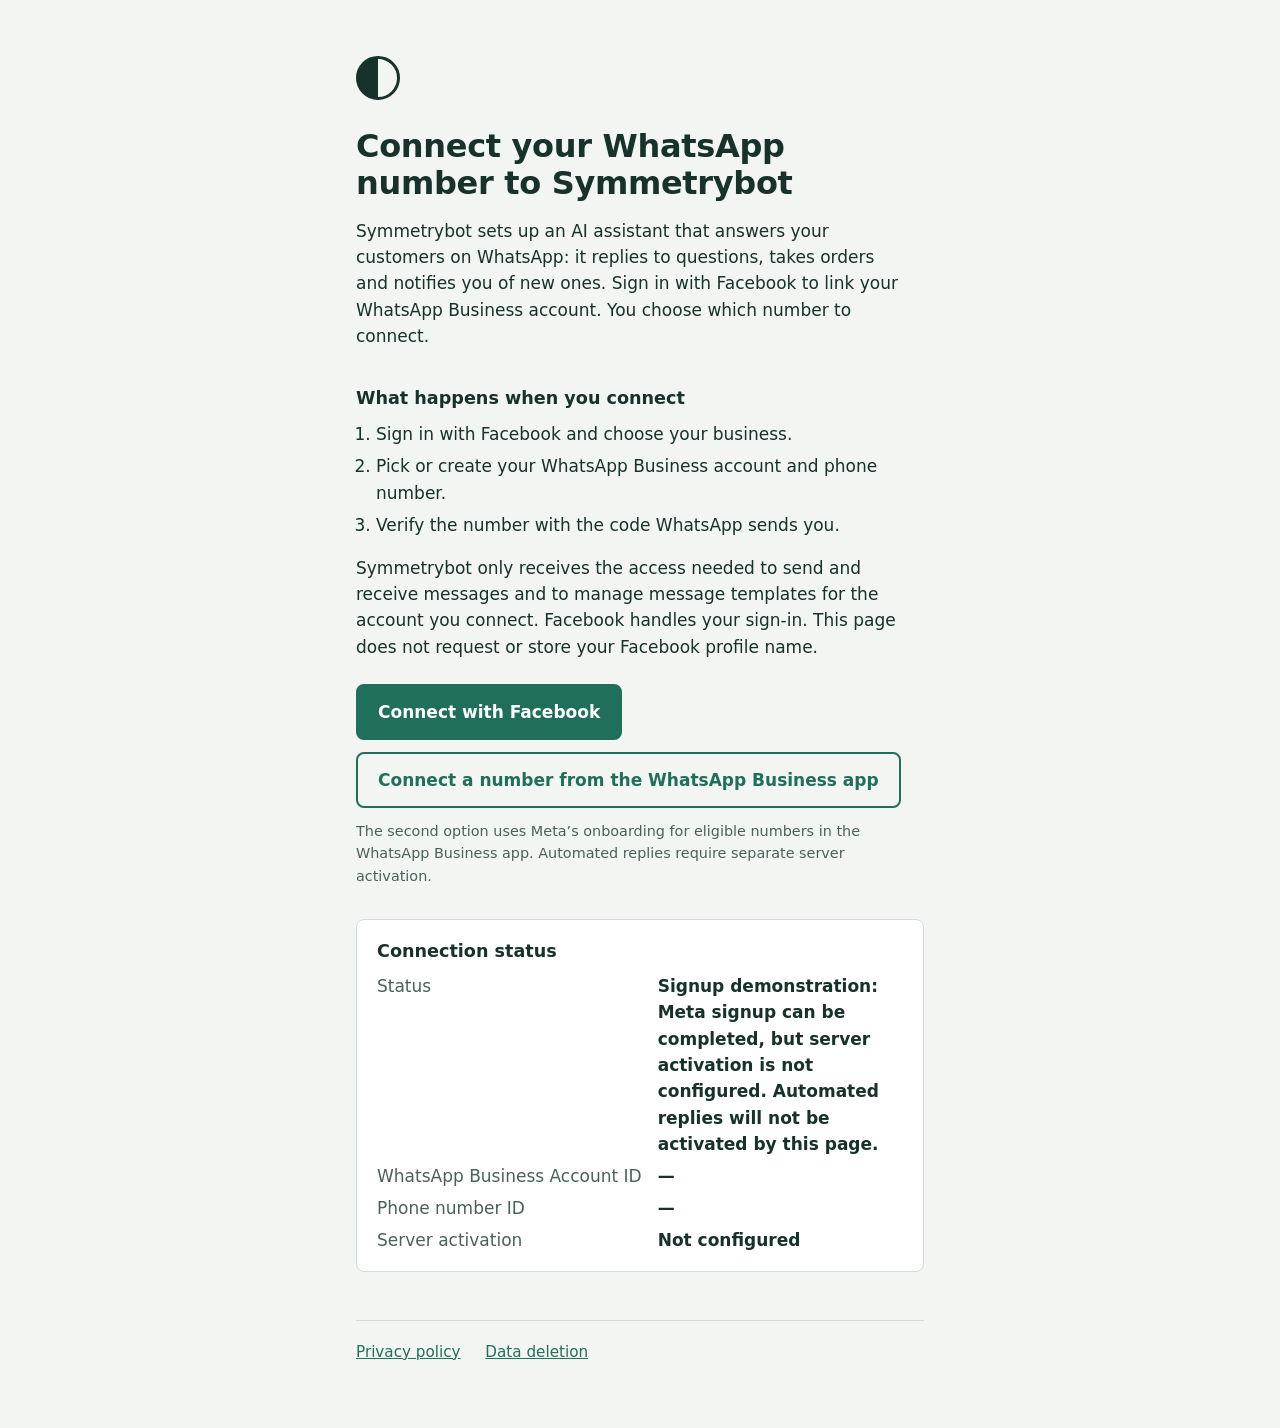
==== conectar.html @ 09edd6ef "Preparar conexión con Meta y páginas de privacidad y eliminación" ====
<!DOCTYPE html>
<html lang="en">
<head>
<meta charset="utf-8">
<meta name="viewport" content="width=device-width, initial-scale=1">
<title>Connect your WhatsApp number · Symmetrybot</title>
<meta name="description" content="Link your WhatsApp Business account to your Symmetrybot assistant with Facebook Login.">
<style>
  :root {
    --ink: #16322b;
    --ink-soft: #4a615b;
    --paper: #f3f5f2;
    --panel: #ffffff;
    --line: #d5dcd8;
    --accent: #1f6f5b;
    --accent-ink: #ffffff;
    --warn: #8a4b12;
  }
  * { box-sizing: border-box; }
  html { -webkit-text-size-adjust: 100%; }
  body {
    margin: 0;
    background: var(--paper);
    color: var(--ink);
    font: 17px/1.55 "Avenir Next", "Segoe UI", system-ui, -apple-system, sans-serif;
  }
  main { max-width: 38rem; margin: 0 auto; padding: 3.5rem 1.25rem 4rem; }
  .mark {
    width: 44px; height: 44px; border-radius: 50%;
    border: 3px solid var(--ink);
    background: linear-gradient(90deg, var(--ink) 50%, transparent 50%);
    margin-bottom: 1.75rem;
  }
  h1 { font-size: 2rem; line-height: 1.15; margin: 0 0 1rem; letter-spacing: -0.01em; }
  h2 { font-size: 1.1rem; margin: 2.25rem 0 0.5rem; }
  p { margin: 0 0 1rem; max-width: 34rem; }
  ol { padding-left: 1.25rem; margin: 0 0 1rem; max-width: 34rem; }
  li { margin-bottom: 0.4rem; }
  .actions { display: flex; flex-direction: column; gap: 0.75rem; align-items: flex-start; margin-top: 1.5rem; }
  button {
    font: inherit; font-weight: 600; cursor: pointer;
    padding: 0.8rem 1.25rem; border-radius: 8px; border: 2px solid var(--accent);
  }
  .primary { background: var(--accent); color: var(--accent-ink); }
  .secondary { background: transparent; color: var(--accent); }
  button:hover { filter: brightness(0.94); }
  button:disabled { opacity: 0.55; cursor: progress; }
  :focus-visible { outline: 3px solid #f2b705; outline-offset: 2px; }
  .hint { font-size: 0.9rem; color: var(--ink-soft); margin: 0; max-width: 32rem; }
  .status {
    margin-top: 2rem; padding: 1.1rem 1.25rem; background: var(--panel);
    border: 1px solid var(--line); border-radius: 8px;
  }
  .status h2 { margin-top: 0; }
  dl { margin: 0; display: grid; grid-template-columns: max-content 1fr; gap: 0.35rem 1rem; }
  dt { color: var(--ink-soft); }
  dd { margin: 0; overflow-wrap: anywhere; font-weight: 600; }
  .error { color: var(--warn); }
  footer { margin-top: 3rem; padding-top: 1.25rem; border-top: 1px solid var(--line); font-size: 0.95rem; }
  footer a { color: var(--accent); margin-right: 1.25rem; }
</style>
</head>
<body>
<main>
  <div class="mark" aria-hidden="true"></div>
  <h1>Connect your WhatsApp number to Symmetrybot</h1>
  <p>Symmetrybot sets up an AI assistant that answers your customers on WhatsApp: it replies to questions, takes orders and notifies you of new ones. Sign in with Facebook to link your WhatsApp Business account. You choose which number to connect.</p>

  <h2>What happens when you connect</h2>
  <ol>
    <li>Sign in with Facebook and choose your business.</li>
    <li>Pick or create your WhatsApp Business account and phone number.</li>
    <li>Verify the number with the code WhatsApp sends you.</li>
  </ol>
  <p>Symmetrybot only receives the access needed to send and receive messages and to manage message templates for the account you connect. Facebook handles your sign-in. This page does not request or store your Facebook profile name.</p>

  <div class="actions">
    <button id="btn-new" class="primary" type="button">Connect with Facebook</button>
    <button id="btn-app" class="secondary" type="button">Connect a number from the WhatsApp Business app</button>
    <p class="hint">The second option uses Meta’s onboarding for eligible numbers in the WhatsApp Business app. Automated replies require separate server activation.</p>
  </div>

  <section class="status" aria-live="polite" id="status" hidden>
    <h2>Connection status</h2>
    <dl>
      <dt>Status</dt><dd id="s-state">Waiting</dd>
      <dt>WhatsApp Business Account ID</dt><dd id="s-waba">—</dd>
      <dt>Phone number ID</dt><dd id="s-phone">—</dd>
      <dt>Server activation</dt><dd id="s-code">Not configured</dd>
    </dl>
    <p class="hint error" id="s-error" hidden></p>
  </section>

  <footer>
    <a href="https://symmetrybot.app/privacidad.html">Privacy policy</a>
    <a href="eliminacion-datos.html">Data deletion</a>
  </footer>
</main>

<script>
  // ---- Settings ----
  var APP_ID = '1125731596671496';
  var CONFIG_ID = '2347894429301988';
  var GRAPH_VERSION = 'v23.0';
  // Optional HTTPS backend that exchanges the authorization code on the server.
  // Keep App Secrets and access tokens on that server, never in this page.
  var BACKEND_URL = '';

  var session = { waba_id: '', phone_number_id: '' };
  var code = '';
  var attempt = 0;
  var active = false;
  var signupFinished = false;
  var backendStarted = false;
  var backendState = BACKEND_URL ? 'Not started' : 'Not configured';

  var el = {
    status: document.getElementById('status'),
    state: document.getElementById('s-state'),
    waba: document.getElementById('s-waba'),
    phone: document.getElementById('s-phone'),
    backend: document.getElementById('s-code'),
    error: document.getElementById('s-error'),
    btnNew: document.getElementById('btn-new'),
    btnApp: document.getElementById('btn-app')
  };

  window.fbAsyncInit = function () {
    FB.init({ appId: APP_ID, autoLogAppEvents: false, xfbml: false, version: GRAPH_VERSION });
  };

  function render(stateText) {
    el.status.hidden = false;
    el.state.textContent = stateText;
    el.waba.textContent = session.waba_id || '—';
    el.phone.textContent = session.phone_number_id || '—';
    el.backend.textContent = backendState;
  }

  function showError(text) {
    el.error.hidden = false;
    el.error.textContent = text;
  }

  function unlock() {
    el.btnNew.disabled = false;
    el.btnApp.disabled = false;
  }

  function stopAttempt(stateText, errorText) {
    active = false;
    signupFinished = false;
    code = '';
    session = { waba_id: '', phone_number_id: '' };
    unlock();
    render(stateText);
    if (errorText) showError(errorText);
  }

  function updateCompletion() {
    if (!signupFinished) {
      render('Signed in with Facebook. Waiting for Meta signup to finish…');
      return;
    }
    if (!session.phone_number_id) {
      render('Business account selected. Phone number setup and server activation are still pending.');
      return;
    }
    if (!code) {
      render('Meta signup completed. Waiting for Facebook authorization…');
      return;
    }
    if (!BACKEND_URL) {
      render('Meta signup completed. Server activation is not configured; automated replies are not active.');
      return;
    }
    sendToBackend();
  }

  // Only accept Embedded Signup messages from Meta's expected origins.
  window.addEventListener('message', function (event) {
    if (!active || !/^https:\/\/(www|web)\.facebook\.com$/.test(event.origin)) return;
    var data;
    try { data = typeof event.data === 'string' ? JSON.parse(event.data) : event.data; } catch (e) { return; }
    if (!data || data.type !== 'WA_EMBEDDED_SIGNUP') return;
    if (data.event === 'CANCEL') {
      stopAttempt('Meta signup was cancelled before completion.');
      return;
    }
    if (data.event === 'ERROR') {
      stopAttempt('Meta signup could not be completed.', 'Meta reported a signup error. Please try again or contact us.');
      return;
    }
    if (['FINISH', 'FINISH_ONLY_WABA', 'FINISH_WHATSAPP_BUSINESS_APP_ONBOARDING'].indexOf(data.event) === -1) return;
    if (!data.data || typeof data.data !== 'object') return;
    var wabaId = String(data.data.waba_id || '');
    var phoneId = String(data.data.phone_number_id || '');
    if (!/^\d+$/.test(wabaId)) return;
    if (data.event !== 'FINISH_ONLY_WABA' && !/^\d+$/.test(phoneId)) return;
    session.waba_id = wabaId;
    session.phone_number_id = /^\d+$/.test(phoneId) ? phoneId : '';
    signupFinished = true;
    updateCompletion();
  });

  function sendToBackend() {
    if (!active || backendStarted || !BACKEND_URL || !code || !signupFinished || !session.waba_id || !session.phone_number_id) return;
    // The code is single-use. Dispatch it at most once per signup attempt.
    backendStarted = true;
    backendState = 'Submitting signup details';
    render('Meta signup completed. Sending details to the server…');
    var requestAttempt = attempt;
    fetch(BACKEND_URL, {
      method: 'POST',
      headers: { 'Content-Type': 'application/json' },
      body: JSON.stringify({ code: code, waba_id: session.waba_id, phone_number_id: session.phone_number_id })
    }).then(function (response) {
      if (!response.ok) throw new Error('Backend rejected signup');
      if (requestAttempt !== attempt || !active) return;
      code = '';
      active = false;
      backendState = 'Signup details submitted';
      render('Signup details were delivered to the server. Service activation must be confirmed separately.');
    }).catch(function () {
      if (requestAttempt !== attempt || !active) return;
      code = '';
      active = false;
      backendState = 'Submission failed';
      render('Meta signup completed, but server activation could not be confirmed.');
      showError('We could not submit the signup details. Please contact us before starting another signup.');
    });
  }

  function launch(fromBusinessApp) {
    attempt += 1;
    var thisAttempt = attempt;
    active = false;
    signupFinished = false;
    backendStarted = false;
    code = '';
    session = { waba_id: '', phone_number_id: '' };
    backendState = BACKEND_URL ? 'Not started' : 'Not configured';
    el.error.hidden = true;
    el.error.textContent = '';
    if (typeof FB === 'undefined') {
      render('Facebook could not load');
      showError('Facebook Login did not load. Disable any content blocker for this page and try again.');
      return;
    }
    active = true;
    el.btnNew.disabled = true;
    el.btnApp.disabled = true;
    render('Waiting for Facebook…');

    var extras = { setup: {}, sessionInfoVersion: '3', version: 'v4' };
    if (fromBusinessApp) extras.featureType = 'whatsapp_business_app_onboarding';

    try {
      FB.login(function (response) {
        if (thisAttempt !== attempt || !active) return;
        unlock();
        if (response && response.authResponse && response.authResponse.code) {
          code = response.authResponse.code;
          updateCompletion();
        } else {
          stopAttempt('Facebook sign-in was cancelled or authorization was not granted.');
        }
      }, {
        config_id: CONFIG_ID,
        response_type: 'code',
        override_default_response_type: true,
        extras: extras
      });
    } catch (e) {
      stopAttempt('Facebook Login could not start.', 'Please reload the page and try again.');
    }
  }

  el.btnNew.addEventListener('click', function () { launch(false); });
  el.btnApp.addEventListener('click', function () { launch(true); });
  if (!BACKEND_URL) render('Signup demonstration: Meta signup can be completed, but server activation is not configured. Automated replies will not be activated by this page.');
</script>
<script async defer crossorigin="anonymous" src="https://connect.facebook.net/en_US/sdk.js"></script>
</body>
</html>
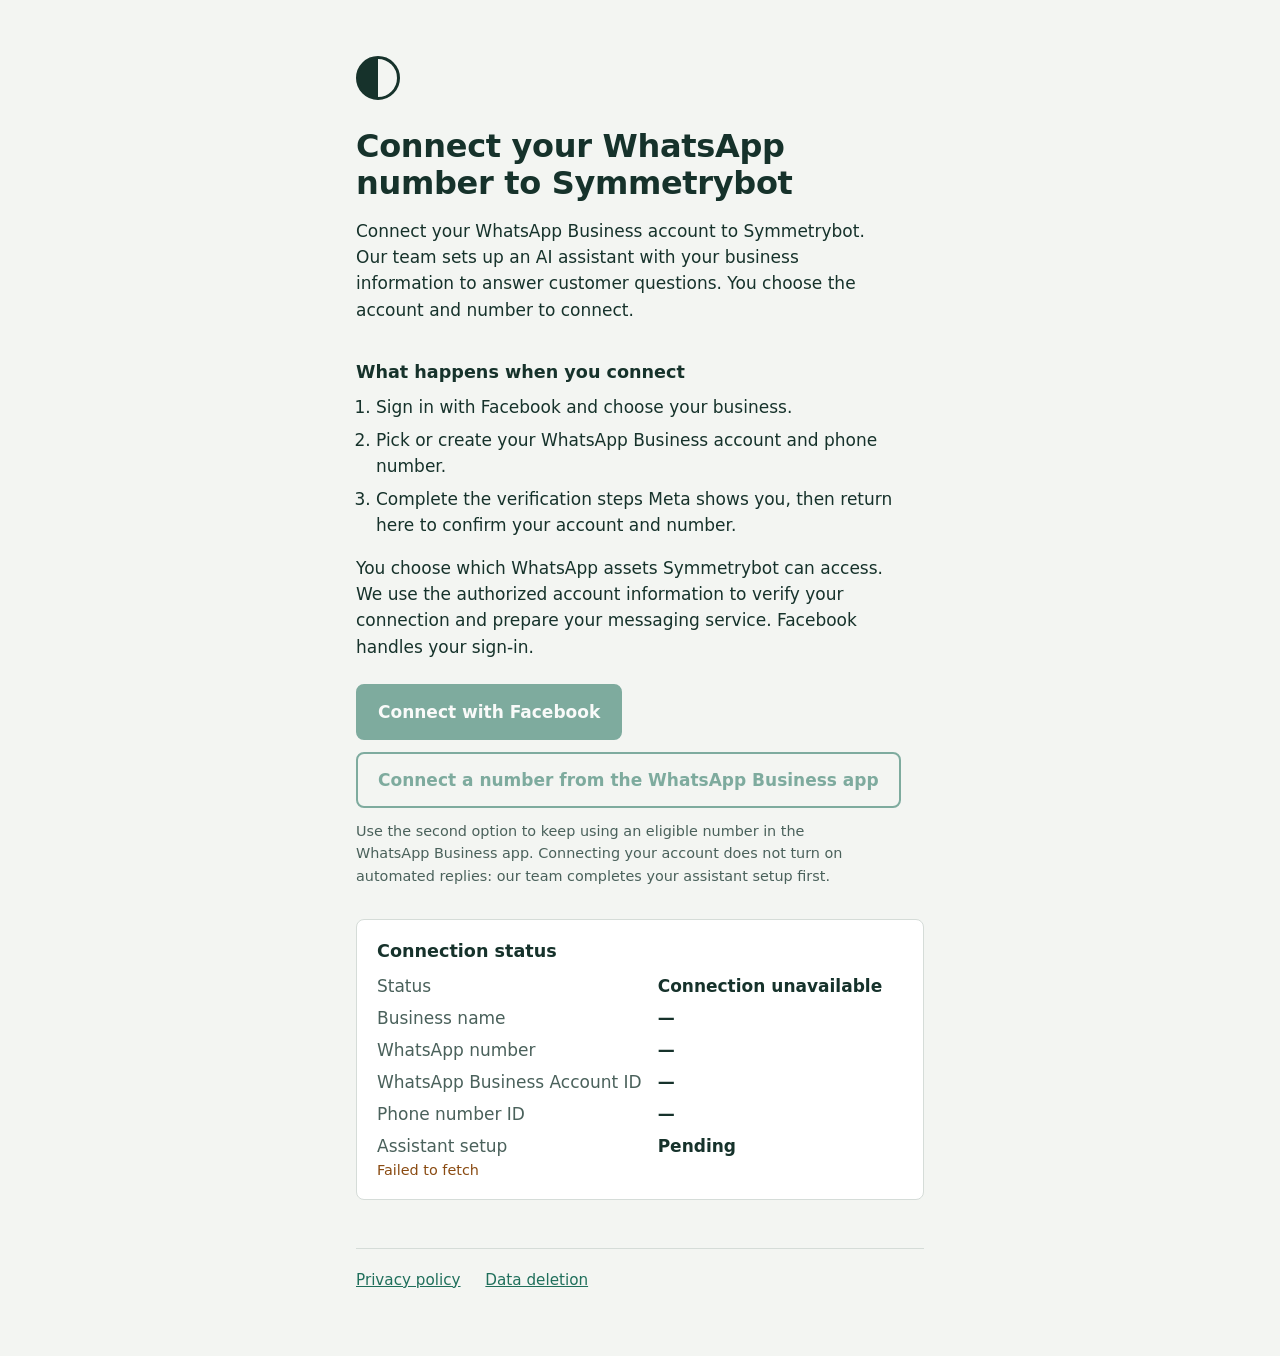
==== commit ace0f58d: "Actualizar consulta del estado público de conexión" ====
--- a/conectar.html
+++ b/conectar.html
@@ -1,285 +1,231 @@
-<!DOCTYPE html>
-<html lang="en">
-<head>
-<meta charset="utf-8">
-<meta name="viewport" content="width=device-width, initial-scale=1">
-<title>Connect your WhatsApp number · Symmetrybot</title>
-<meta name="description" content="Link your WhatsApp Business account to your Symmetrybot assistant with Facebook Login.">
-<style>
-  :root {
-    --ink: #16322b;
-    --ink-soft: #4a615b;
-    --paper: #f3f5f2;
-    --panel: #ffffff;
-    --line: #d5dcd8;
-    --accent: #1f6f5b;
-    --accent-ink: #ffffff;
-    --warn: #8a4b12;
-  }
-  * { box-sizing: border-box; }
-  html { -webkit-text-size-adjust: 100%; }
-  body {
-    margin: 0;
-    background: var(--paper);
-    color: var(--ink);
-    font: 17px/1.55 "Avenir Next", "Segoe UI", system-ui, -apple-system, sans-serif;
-  }
-  main { max-width: 38rem; margin: 0 auto; padding: 3.5rem 1.25rem 4rem; }
-  .mark {
-    width: 44px; height: 44px; border-radius: 50%;
-    border: 3px solid var(--ink);
-    background: linear-gradient(90deg, var(--ink) 50%, transparent 50%);
-    margin-bottom: 1.75rem;
-  }
-  h1 { font-size: 2rem; line-height: 1.15; margin: 0 0 1rem; letter-spacing: -0.01em; }
-  h2 { font-size: 1.1rem; margin: 2.25rem 0 0.5rem; }
-  p { margin: 0 0 1rem; max-width: 34rem; }
-  ol { padding-left: 1.25rem; margin: 0 0 1rem; max-width: 34rem; }
-  li { margin-bottom: 0.4rem; }
-  .actions { display: flex; flex-direction: column; gap: 0.75rem; align-items: flex-start; margin-top: 1.5rem; }
-  button {
-    font: inherit; font-weight: 600; cursor: pointer;
-    padding: 0.8rem 1.25rem; border-radius: 8px; border: 2px solid var(--accent);
-  }
-  .primary { background: var(--accent); color: var(--accent-ink); }
-  .secondary { background: transparent; color: var(--accent); }
-  button:hover { filter: brightness(0.94); }
-  button:disabled { opacity: 0.55; cursor: progress; }
-  :focus-visible { outline: 3px solid #f2b705; outline-offset: 2px; }
-  .hint { font-size: 0.9rem; color: var(--ink-soft); margin: 0; max-width: 32rem; }
-  .status {
-    margin-top: 2rem; padding: 1.1rem 1.25rem; background: var(--panel);
-    border: 1px solid var(--line); border-radius: 8px;
-  }
-  .status h2 { margin-top: 0; }
-  dl { margin: 0; display: grid; grid-template-columns: max-content 1fr; gap: 0.35rem 1rem; }
-  dt { color: var(--ink-soft); }
-  dd { margin: 0; overflow-wrap: anywhere; font-weight: 600; }
-  .error { color: var(--warn); }
-  footer { margin-top: 3rem; padding-top: 1.25rem; border-top: 1px solid var(--line); font-size: 0.95rem; }
-  footer a { color: var(--accent); margin-right: 1.25rem; }
-</style>
-</head>
-<body>
-<main>
-  <div class="mark" aria-hidden="true"></div>
-  <h1>Connect your WhatsApp number to Symmetrybot</h1>
-  <p>Symmetrybot sets up an AI assistant that answers your customers on WhatsApp: it replies to questions, takes orders and notifies you of new ones. Sign in with Facebook to link your WhatsApp Business account. You choose which number to connect.</p>
-
-  <h2>What happens when you connect</h2>
-  <ol>
-    <li>Sign in with Facebook and choose your business.</li>
-    <li>Pick or create your WhatsApp Business account and phone number.</li>
-    <li>Verify the number with the code WhatsApp sends you.</li>
-  </ol>
-  <p>Symmetrybot only receives the access needed to send and receive messages and to manage message templates for the account you connect. Facebook handles your sign-in. This page does not request or store your Facebook profile name.</p>
-
-  <div class="actions">
-    <button id="btn-new" class="primary" type="button">Connect with Facebook</button>
-    <button id="btn-app" class="secondary" type="button">Connect a number from the WhatsApp Business app</button>
-    <p class="hint">The second option uses Meta’s onboarding for eligible numbers in the WhatsApp Business app. Automated replies require separate server activation.</p>
-  </div>
-
-  <section class="status" aria-live="polite" id="status" hidden>
-    <h2>Connection status</h2>
-    <dl>
-      <dt>Status</dt><dd id="s-state">Waiting</dd>
-      <dt>WhatsApp Business Account ID</dt><dd id="s-waba">—</dd>
-      <dt>Phone number ID</dt><dd id="s-phone">—</dd>
-      <dt>Server activation</dt><dd id="s-code">Not configured</dd>
-    </dl>
-    <p class="hint error" id="s-error" hidden></p>
-  </section>
-
-  <footer>
-    <a href="https://symmetrybot.app/privacidad.html">Privacy policy</a>
-    <a href="eliminacion-datos.html">Data deletion</a>
-  </footer>
-</main>
-
-<script>
-  // ---- Settings ----
-  var APP_ID = '1125731596671496';
-  var CONFIG_ID = '2347894429301988';
-  var GRAPH_VERSION = 'v23.0';
-  // Optional HTTPS backend that exchanges the authorization code on the server.
-  // Keep App Secrets and access tokens on that server, never in this page.
-  var BACKEND_URL = '';
-
-  var session = { waba_id: '', phone_number_id: '' };
-  var code = '';
-  var attempt = 0;
-  var active = false;
-  var signupFinished = false;
-  var backendStarted = false;
-  var backendState = BACKEND_URL ? 'Not started' : 'Not configured';
-
-  var el = {
-    status: document.getElementById('status'),
-    state: document.getElementById('s-state'),
-    waba: document.getElementById('s-waba'),
-    phone: document.getElementById('s-phone'),
-    backend: document.getElementById('s-code'),
-    error: document.getElementById('s-error'),
-    btnNew: document.getElementById('btn-new'),
-    btnApp: document.getElementById('btn-app')
-  };
-
-  window.fbAsyncInit = function () {
-    FB.init({ appId: APP_ID, autoLogAppEvents: false, xfbml: false, version: GRAPH_VERSION });
-  };
-
-  function render(stateText) {
-    el.status.hidden = false;
-    el.state.textContent = stateText;
-    el.waba.textContent = session.waba_id || '—';
-    el.phone.textContent = session.phone_number_id || '—';
-    el.backend.textContent = backendState;
-  }
-
-  function showError(text) {
-    el.error.hidden = false;
-    el.error.textContent = text;
-  }
-
-  function unlock() {
-    el.btnNew.disabled = false;
-    el.btnApp.disabled = false;
-  }
-
-  function stopAttempt(stateText, errorText) {
-    active = false;
-    signupFinished = false;
-    code = '';
-    session = { waba_id: '', phone_number_id: '' };
-    unlock();
-    render(stateText);
-    if (errorText) showError(errorText);
-  }
-
-  function updateCompletion() {
-    if (!signupFinished) {
-      render('Signed in with Facebook. Waiting for Meta signup to finish…');
-      return;
-    }
-    if (!session.phone_number_id) {
-      render('Business account selected. Phone number setup and server activation are still pending.');
-      return;
-    }
-    if (!code) {
-      render('Meta signup completed. Waiting for Facebook authorization…');
-      return;
-    }
-    if (!BACKEND_URL) {
-      render('Meta signup completed. Server activation is not configured; automated replies are not active.');
-      return;
-    }
-    sendToBackend();
-  }
-
-  // Only accept Embedded Signup messages from Meta's expected origins.
-  window.addEventListener('message', function (event) {
-    if (!active || !/^https:\/\/(www|web)\.facebook\.com$/.test(event.origin)) return;
-    var data;
-    try { data = typeof event.data === 'string' ? JSON.parse(event.data) : event.data; } catch (e) { return; }
-    if (!data || data.type !== 'WA_EMBEDDED_SIGNUP') return;
-    if (data.event === 'CANCEL') {
-      stopAttempt('Meta signup was cancelled before completion.');
-      return;
-    }
-    if (data.event === 'ERROR') {
-      stopAttempt('Meta signup could not be completed.', 'Meta reported a signup error. Please try again or contact us.');
-      return;
-    }
-    if (['FINISH', 'FINISH_ONLY_WABA', 'FINISH_WHATSAPP_BUSINESS_APP_ONBOARDING'].indexOf(data.event) === -1) return;
-    if (!data.data || typeof data.data !== 'object') return;
-    var wabaId = String(data.data.waba_id || '');
-    var phoneId = String(data.data.phone_number_id || '');
-    if (!/^\d+$/.test(wabaId)) return;
-    if (data.event !== 'FINISH_ONLY_WABA' && !/^\d+$/.test(phoneId)) return;
-    session.waba_id = wabaId;
-    session.phone_number_id = /^\d+$/.test(phoneId) ? phoneId : '';
-    signupFinished = true;
-    updateCompletion();
-  });
-
-  function sendToBackend() {
-    if (!active || backendStarted || !BACKEND_URL || !code || !signupFinished || !session.waba_id || !session.phone_number_id) return;
-    // The code is single-use. Dispatch it at most once per signup attempt.
-    backendStarted = true;
-    backendState = 'Submitting signup details';
-    render('Meta signup completed. Sending details to the server…');
-    var requestAttempt = attempt;
-    fetch(BACKEND_URL, {
-      method: 'POST',
-      headers: { 'Content-Type': 'application/json' },
-      body: JSON.stringify({ code: code, waba_id: session.waba_id, phone_number_id: session.phone_number_id })
-    }).then(function (response) {
-      if (!response.ok) throw new Error('Backend rejected signup');
-      if (requestAttempt !== attempt || !active) return;
-      code = '';
-      active = false;
-      backendState = 'Signup details submitted';
-      render('Signup details were delivered to the server. Service activation must be confirmed separately.');
-    }).catch(function () {
-      if (requestAttempt !== attempt || !active) return;
-      code = '';
-      active = false;
-      backendState = 'Submission failed';
-      render('Meta signup completed, but server activation could not be confirmed.');
-      showError('We could not submit the signup details. Please contact us before starting another signup.');
-    });
-  }
-
-  function launch(fromBusinessApp) {
-    attempt += 1;
-    var thisAttempt = attempt;
-    active = false;
-    signupFinished = false;
-    backendStarted = false;
-    code = '';
-    session = { waba_id: '', phone_number_id: '' };
-    backendState = BACKEND_URL ? 'Not started' : 'Not configured';
-    el.error.hidden = true;
-    el.error.textContent = '';
-    if (typeof FB === 'undefined') {
-      render('Facebook could not load');
-      showError('Facebook Login did not load. Disable any content blocker for this page and try again.');
-      return;
-    }
-    active = true;
-    el.btnNew.disabled = true;
-    el.btnApp.disabled = true;
-    render('Waiting for Facebook…');
-
-    var extras = { setup: {}, sessionInfoVersion: '3', version: 'v4' };
-    if (fromBusinessApp) extras.featureType = 'whatsapp_business_app_onboarding';
-
-    try {
-      FB.login(function (response) {
-        if (thisAttempt !== attempt || !active) return;
-        unlock();
-        if (response && response.authResponse && response.authResponse.code) {
-          code = response.authResponse.code;
-          updateCompletion();
-        } else {
-          stopAttempt('Facebook sign-in was cancelled or authorization was not granted.');
-        }
-      }, {
-        config_id: CONFIG_ID,
-        response_type: 'code',
-        override_default_response_type: true,
-        extras: extras
-      });
-    } catch (e) {
-      stopAttempt('Facebook Login could not start.', 'Please reload the page and try again.');
-    }
-  }
-
-  el.btnNew.addEventListener('click', function () { launch(false); });
-  el.btnApp.addEventListener('click', function () { launch(true); });
-  if (!BACKEND_URL) render('Signup demonstration: Meta signup can be completed, but server activation is not configured. Automated replies will not be activated by this page.');
-</script>
-<script async defer crossorigin="anonymous" src="https://connect.facebook.net/en_US/sdk.js"></script>
-</body>
-</html>
+<!DOCTYPE html>
+<html lang="en">
+<head>
+<meta charset="utf-8">
+<meta name="viewport" content="width=device-width, initial-scale=1">
+<title>Connect your WhatsApp number · Symmetrybot</title>
+<meta name="description" content="Link your WhatsApp Business account to your Symmetrybot assistant with Facebook Login.">
+<style>
+  :root {
+    --ink: #16322b;
+    --ink-soft: #4a615b;
+    --paper: #f3f5f2;
+    --panel: #ffffff;
+    --line: #d5dcd8;
+    --accent: #1f6f5b;
+    --accent-ink: #ffffff;
+    --warn: #8a4b12;
+  }
+  * { box-sizing: border-box; }
+  html { -webkit-text-size-adjust: 100%; }
+  body {
+    margin: 0;
+    background: var(--paper);
+    color: var(--ink);
+    font: 17px/1.55 "Avenir Next", "Segoe UI", system-ui, -apple-system, sans-serif;
+  }
+  main { max-width: 38rem; margin: 0 auto; padding: 3.5rem 1.25rem 4rem; }
+  .mark {
+    width: 44px; height: 44px; border-radius: 50%;
+    border: 3px solid var(--ink);
+    background: linear-gradient(90deg, var(--ink) 50%, transparent 50%);
+    margin-bottom: 1.75rem;
+  }
+  h1 { font-size: 2rem; line-height: 1.15; margin: 0 0 1rem; letter-spacing: -0.01em; }
+  h2 { font-size: 1.1rem; margin: 2.25rem 0 0.5rem; }
+  p { margin: 0 0 1rem; max-width: 34rem; }
+  ol { padding-left: 1.25rem; margin: 0 0 1rem; max-width: 34rem; }
+  li { margin-bottom: 0.4rem; }
+  .actions { display: flex; flex-direction: column; gap: 0.75rem; align-items: flex-start; margin-top: 1.5rem; }
+  button {
+    font: inherit; font-weight: 600; cursor: pointer;
+    padding: 0.8rem 1.25rem; border-radius: 8px; border: 2px solid var(--accent);
+  }
+  .primary { background: var(--accent); color: var(--accent-ink); }
+  .secondary { background: transparent; color: var(--accent); }
+  button:hover { filter: brightness(0.94); }
+  button:disabled { opacity: 0.55; cursor: progress; }
+  :focus-visible { outline: 3px solid #f2b705; outline-offset: 2px; }
+  .hint { font-size: 0.9rem; color: var(--ink-soft); margin: 0; max-width: 32rem; }
+  .status {
+    margin-top: 2rem; padding: 1.1rem 1.25rem; background: var(--panel);
+    border: 1px solid var(--line); border-radius: 8px;
+  }
+  .status h2 { margin-top: 0; }
+  dl { margin: 0; display: grid; grid-template-columns: max-content 1fr; gap: 0.35rem 1rem; }
+  dt { color: var(--ink-soft); }
+  dd { margin: 0; overflow-wrap: anywhere; font-weight: 600; }
+  .error { color: var(--warn); }
+  footer { margin-top: 3rem; padding-top: 1.25rem; border-top: 1px solid var(--line); font-size: 0.95rem; }
+  footer a { color: var(--accent); margin-right: 1.25rem; }
+</style>
+</head>
+<body>
+<main data-connection-api="https://symmetry-meta-connect.splendidanole128.chatgpt.site">
+  <div class="mark" aria-hidden="true"></div>
+  <h1>Connect your WhatsApp number to Symmetrybot</h1>
+  <p>Connect your WhatsApp Business account to Symmetrybot. Our team sets up an AI assistant with your business information to answer customer questions. You choose the account and number to connect.</p>
+
+  <h2>What happens when you connect</h2>
+  <ol>
+    <li>Sign in with Facebook and choose your business.</li>
+    <li>Pick or create your WhatsApp Business account and phone number.</li>
+    <li>Complete the verification steps Meta shows you, then return here to confirm your account and number.</li>
+  </ol>
+  <p>You choose which WhatsApp assets Symmetrybot can access. We use the authorized account information to verify your connection and prepare your messaging service. Facebook handles your sign-in.</p>
+
+  <div class="actions">
+    <button id="btn-new" class="primary" type="button" disabled>Connect with Facebook</button>
+    <button id="btn-app" class="secondary" type="button" disabled>Connect a number from the WhatsApp Business app</button>
+    <p class="hint">Use the second option to keep using an eligible number in the WhatsApp Business app. Connecting your account does not turn on automated replies: our team completes your assistant setup first.</p>
+  </div>
+
+  <section class="status" aria-live="polite" id="status" hidden>
+    <h2>Connection status</h2>
+    <dl>
+      <dt>Status</dt><dd id="s-state">Waiting</dd>
+      <dt>Business name</dt><dd id="s-business">—</dd>
+      <dt>WhatsApp number</dt><dd id="s-number">—</dd>
+      <dt>WhatsApp Business Account ID</dt><dd id="s-waba">—</dd>
+      <dt>Phone number ID</dt><dd id="s-phone">—</dd>
+      <dt>Assistant setup</dt><dd id="s-code">Pending</dd>
+    </dl>
+    <p class="hint error" id="s-error" hidden></p>
+  </section>
+
+  <footer>
+    <a href="https://symmetrybot.app/privacidad.html">Privacy policy</a>
+    <a href="https://symmetrybot.app/eliminacion-datos.html">Data deletion</a>
+  </footer>
+</main>
+
+<script>
+(() => {
+  'use strict';
+  const API = document.querySelector('main').dataset.connectionApi.replace(/\/$/, '');
+  const el = Object.fromEntries(['state', 'waba', 'phone', 'business', 'number', 'code', 'error'].map(name => [name, document.getElementById(`s-${name}`)]));
+  const buttons = [document.getElementById('btn-new'), document.getElementById('btn-app')];
+  let configured = false, sdkReady = false, serial = 0, current = null;
+  const setButtons = () => buttons.forEach(button => { button.disabled = !configured || !sdkReady || !!current?.active; });
+  const render = text => { document.getElementById('status').hidden = false; el.state.textContent = text; };
+  const showError = text => { el.error.hidden = false; el.error.textContent = text; };
+
+  async function api(path, value) {
+    const result = await fetch(`${API}${path}`, {
+      method: value ? 'POST' : 'GET',
+      credentials: new URL(API).origin === window.location.origin ? 'same-origin' : 'omit',
+      headers: value ? { 'Content-Type': 'application/json' } : {},
+      body: value ? JSON.stringify(value) : undefined,
+      cache: 'no-store'
+    });
+    if (!result.headers.get('content-type')?.includes('application/json')) throw new Error('Connections are being prepared. Please contact Symmetrybot.');
+    const data = await result.json();
+    if (!result.ok) throw new Error(data.message || 'The connection could not be completed.');
+    return data;
+  }
+
+  function fail(attempt, message) {
+    if (attempt !== current) return;
+    attempt.active = false;
+    attempt.session = '';
+    render('Connection not completed');
+    showError(message);
+    setButtons();
+  }
+
+  async function finalize(attempt) {
+    if (attempt !== current || !attempt.active || attempt.finalizing || !attempt.session || !attempt.assets) return;
+    attempt.finalizing = true;
+    render('Verifying the WhatsApp account and phone number with Meta…');
+    try {
+      const result = await api('/api/connections/finalize', {
+        session: attempt.session,
+        nonce: attempt.nonce,
+        waba_id: attempt.assets.waba_id,
+        phone_number_id: attempt.assets.phone_number_id,
+        flow_type: attempt.flowType
+      });
+      if (attempt !== current) return;
+      attempt.session = '';
+      attempt.active = false;
+      el.waba.textContent = result.account.id;
+      el.phone.textContent = result.phone.id;
+      el.business.textContent = result.account.name || result.phone.name || 'Verified with Meta';
+      el.number.textContent = result.phone.number || 'Verified with Meta';
+      el.code.textContent = 'Our team will complete your assistant setup';
+      render('WhatsApp account verified. Automated replies will be enabled after your assistant setup is completed.');
+      setButtons();
+    } catch (error) { fail(attempt, error.message); }
+  }
+
+  window.fbAsyncInit = () => {
+    if (sdkReady) return;
+    FB.init({ appId: '1125731596671496', autoLogAppEvents: false, xfbml: false, version: 'v27.0' });
+    sdkReady = true;
+    setButtons();
+  };
+  if (typeof FB !== 'undefined' && typeof FB.init === 'function') window.fbAsyncInit();
+
+  window.addEventListener('message', event => {
+    const attempt = current;
+    if (!attempt?.active || !['https://www.facebook.com', 'https://web.facebook.com'].includes(event.origin)) return;
+    let message;
+    try { message = typeof event.data === 'string' ? JSON.parse(event.data) : event.data; } catch { return; }
+    if (!message || message.type !== 'WA_EMBEDDED_SIGNUP') return;
+    if (message.event === 'CANCEL') return fail(attempt, 'Meta signup was cancelled before completion.');
+    if (message.event === 'ERROR') return fail(attempt, 'Meta could not complete signup. Please try again.');
+    if (!['FINISH', 'FINISH_ONLY_WABA', 'FINISH_WHATSAPP_BUSINESS_APP_ONBOARDING', 'FINISH_GRANT_ONLY_API_ACCESS'].includes(message.event)) return;
+    const data = message.data;
+    if (!data || !/^\d{5,25}$/.test(String(data.waba_id || ''))) return;
+    // Coexistence may return only the account ID; the server verifies its number through Meta.
+    const phoneId = String(data.phone_number_id || '');
+    if (phoneId && !/^\d{5,25}$/.test(phoneId)) return;
+    attempt.flowType = message.event;
+    attempt.assets = { waba_id: String(data.waba_id), phone_number_id: phoneId };
+    if (!attempt.session) render('Meta signup completed. Verifying your authorization…');
+    void finalize(attempt);
+  });
+
+  function launch(coexistence) {
+    if (!configured || !sdkReady || current?.active) return;
+    const nonce = Array.from(crypto.getRandomValues(new Uint8Array(32)), byte => byte.toString(16).padStart(2, '0')).join('');
+    const attempt = { id: ++serial, nonce, active: true, session: '', assets: null, finalizing: false };
+    current = attempt;
+    el.error.hidden = true;
+    for (const name of ['waba', 'phone', 'business', 'number']) el[name].textContent = '—';
+    el.code.textContent = 'Pending';
+    render('Continue in the Facebook window…');
+    setButtons();
+    const extras = { setup: {}, sessionInfoVersion: '3', version: 'v4' };
+    if (coexistence) extras.featureType = 'whatsapp_business_app_onboarding';
+    try {
+      FB.login(response => {
+        if (attempt !== current || !attempt.active) return;
+        const code = response?.authResponse?.code;
+        if (!code) return fail(attempt, 'Facebook authorization was not completed.');
+        // Exchange immediately: Meta's code expires after 30 seconds. Do not wait for asset events.
+        render('Verifying your Meta authorization…');
+        api('/api/oauth/exchange', { code, nonce }).then(data => {
+          if (attempt !== current || !attempt.active) return;
+          attempt.session = data.session;
+          render(attempt.assets ? 'Verifying your WhatsApp connection…' : 'Authorization received. Finish the WhatsApp steps in the Meta window.');
+          void finalize(attempt);
+        }).catch(error => fail(attempt, error.message));
+      }, { config_id: '2347894429301988', response_type: 'code', override_default_response_type: true, extras });
+    } catch { fail(attempt, 'Facebook Login could not start. Please reload this page.'); }
+  }
+
+  buttons[0].addEventListener('click', () => launch(false));
+  buttons[1].addEventListener('click', () => launch(true));
+  // Avoid an old sign-in response cached before the owner enabled public access.
+  api('/api/config?check=' + Date.now()).then(data => {
+    configured = data.configured === true;
+    render(configured ? 'Ready to connect your WhatsApp account' : 'Connections are being prepared. Please contact Symmetrybot.');
+    setButtons();
+  }).catch(error => { render('Connection unavailable'); showError(error.message); });
+})();
+
+</script>
+<script async defer crossorigin="anonymous" src="https://connect.facebook.net/en_US/sdk.js"></script>
+</body>
+</html>
